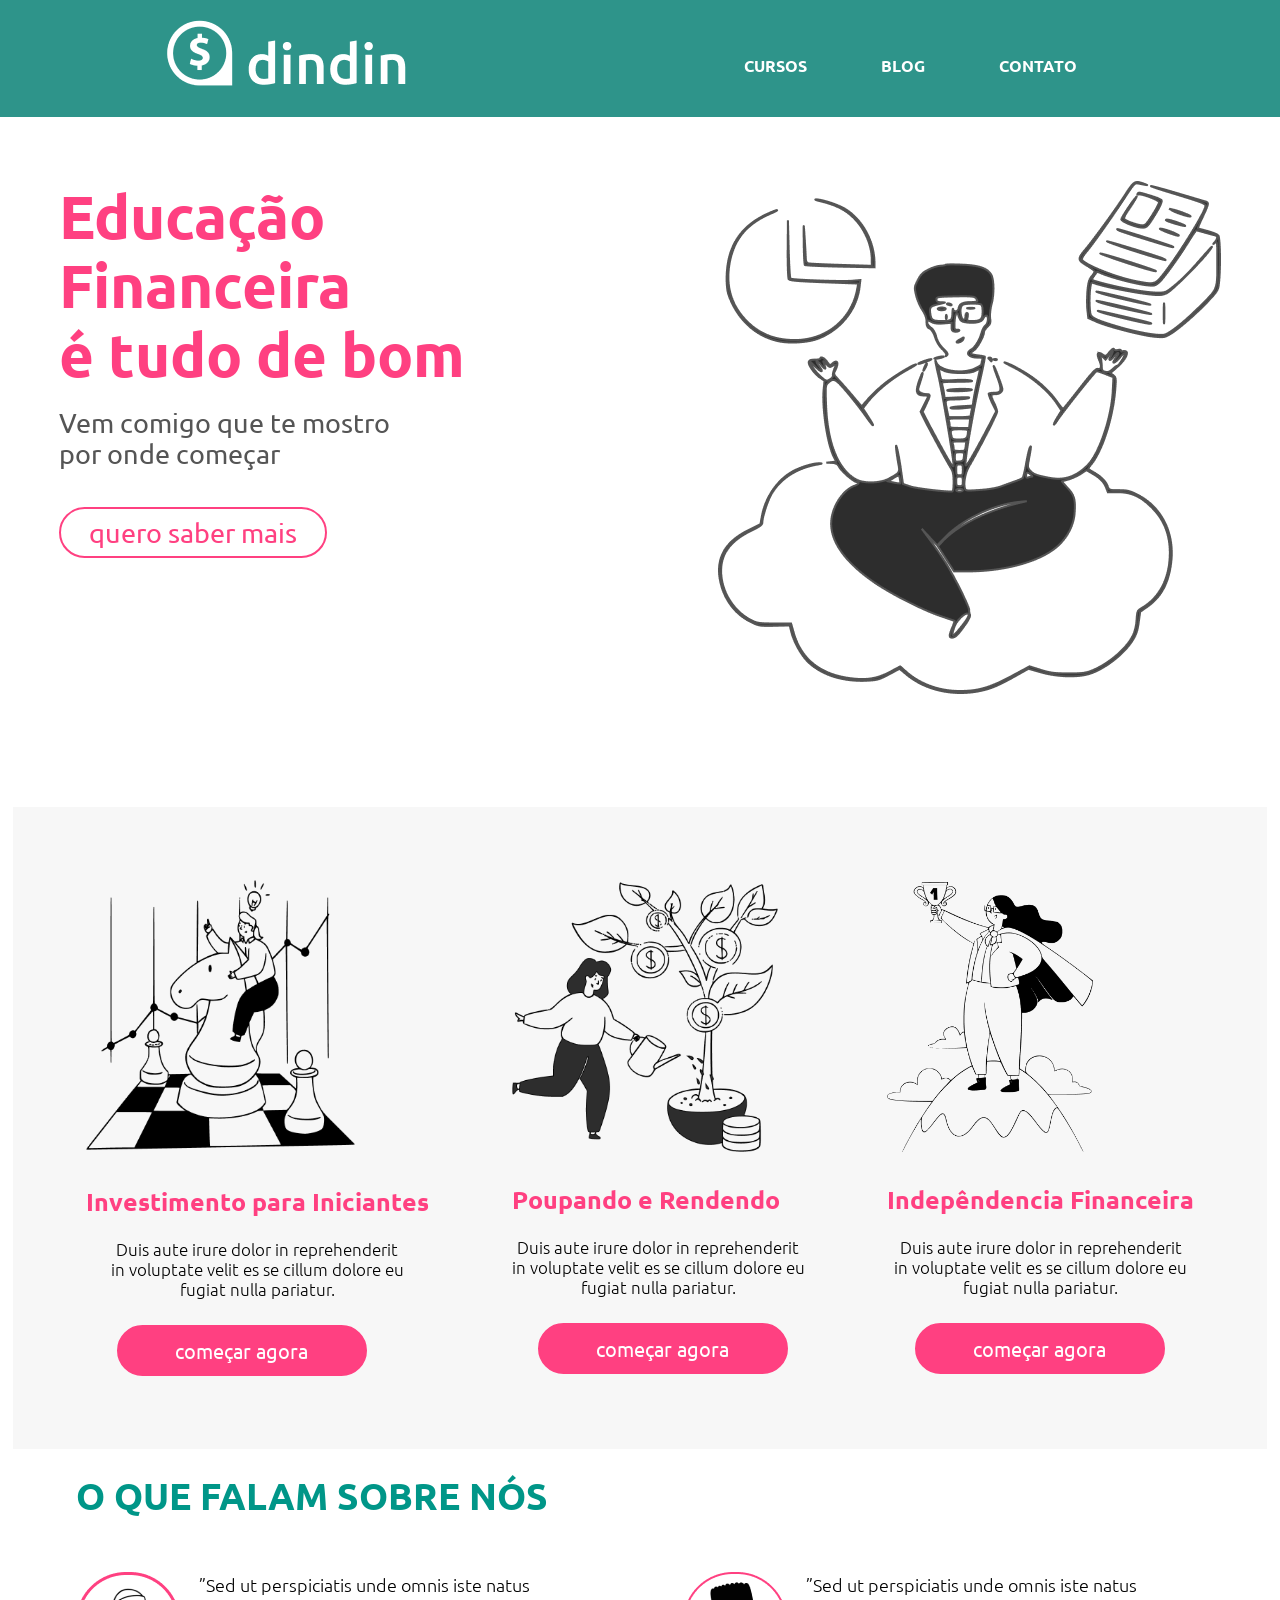
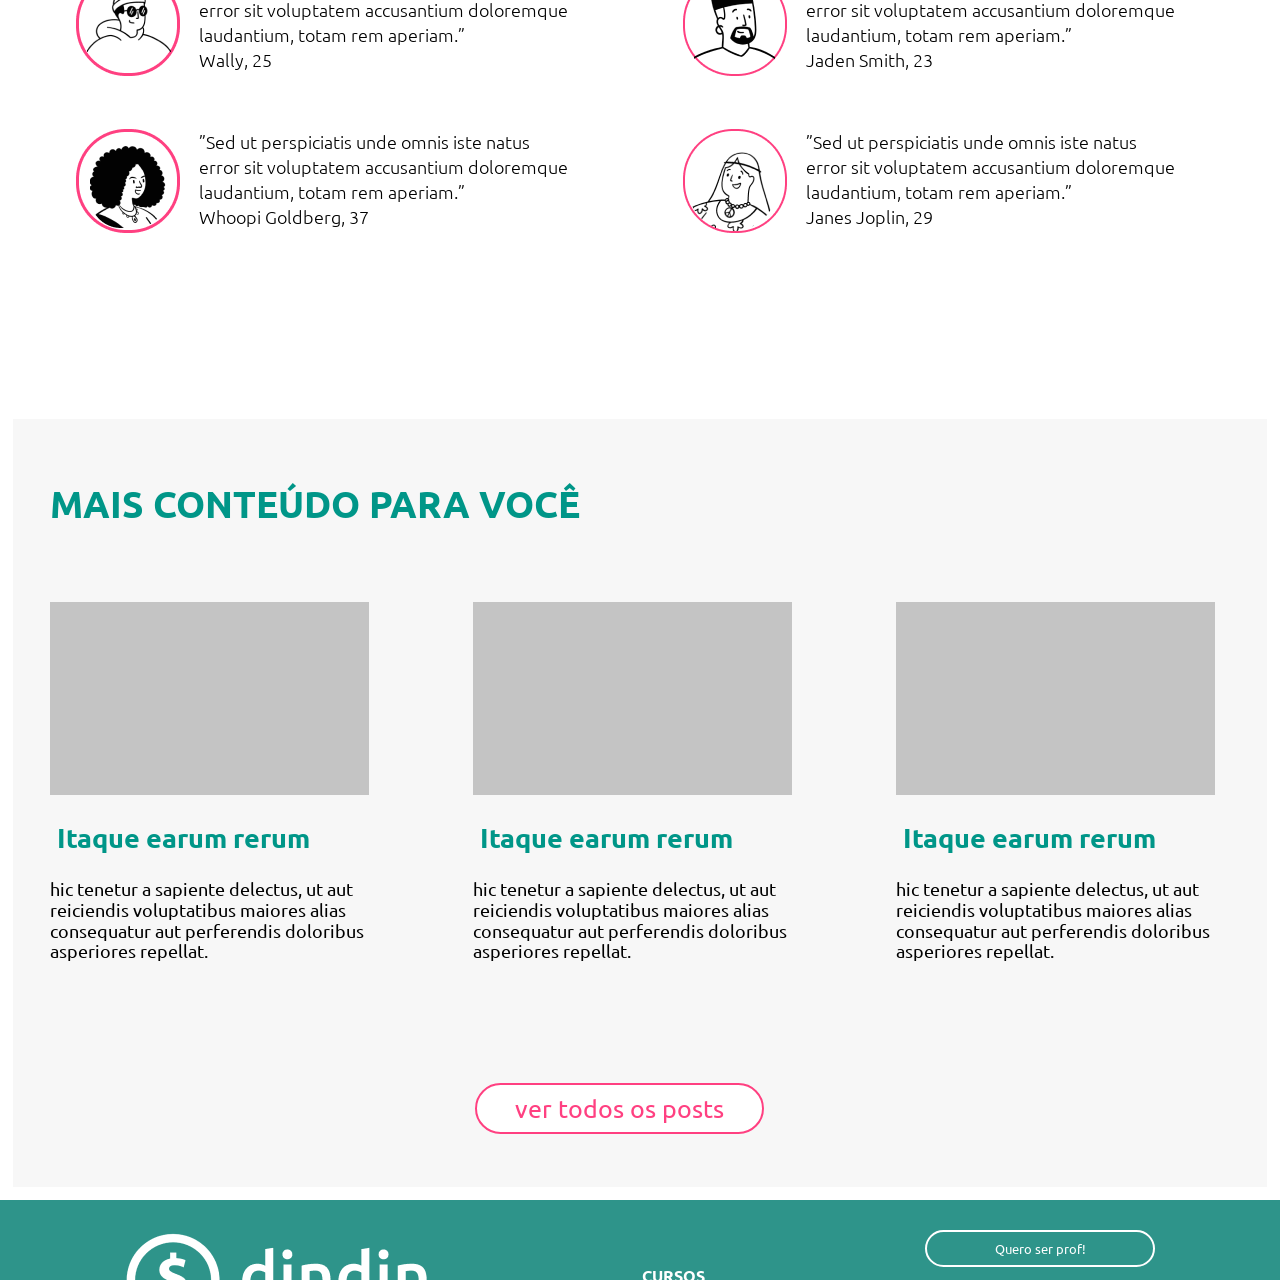
==== index.html @ 12a30198 "adição do icone do navegador" ====
<!DOCTYPE html>
<html lang="pt-br">

<head>
    <meta charset="UTF-8">

    <meta http-equiv="X-UA-Compatible" content="IE=edge">

    <meta name="viewport" content="width=device-width, initial-scale=1.0">

    <link rel="preconnect" href="https://fonts.googleapis.com">

    <link rel="preconnect" href="https://fonts.gstatic.com" crossorigin>

    <link href="https://fonts.googleapis.com/css2?family=Ubuntu:wght@300;400;700&display=swap" rel="stylesheet">

    <link rel="preconnect" href="https://fonts.googleapis.com">

    <link rel="preconnect" href="https://fonts.gstatic.com" crossorigin>

    <link href="https://fonts.googleapis.com/css2?family=Nunito:wght@700&display=swap" rel="stylesheet">

    <link rel="stylesheet" type="text/css" href="index.css">

    <link rel="shortcut icon" type="imagex/png" href="imagens/logo-inteira (2).ico">

    <title>dindin | Início</title>

</head>

<body>
    <!-- Início do Cabeçalho -->
    <header>
        <div class="imagem">
            <a href="index.html" id="logobanner"><img src="./imagens/logo-header.png" alt=" Logo da header "
                    title=" Logo da header " /></a>
        </div>
        <div>
            <ul class="lista">
                <a href="cursos.html">
                    <li>CURSOS</li>
                </a>
                <a href="blog.html">
                    <li>BLOG</li>
                </a>
                <a href="contato.html">
                    <li>CONTATO</li>
                </a>
            </ul>
        </div>
    </header>
    <!-- Fim do Cabeçalho -->

    <!-- Inicio do Conteudo Principal -->
    <main>
        <section class="banner">

            <div id="titulo">
                <h1>Educação<br> Financeira<br> é tudo de bom</h1>
                <h2>Vem comigo que te mostro<br> por onde começar</h2>
                <a id="linkbanner" href="cursos.html"><button>quero saber mais</button></a>
            </div>

            <div id="logobanner">
                <img src="imagens/ilustra-banner.png" alt="Ilustração Banner" title="Ilustração Banner">
            </div>

        </section>
        <section class="catalogoCursosBanner">
            <div>
                <img id="invest" src="imagens/ilustra-poupando.png"
                    alt="Ilustração do curso Investimento para Iniciantes">
                <h4>Investimento para Iniciantes</h4>
                <p>
                    Duis aute irure dolor in reprehenderit in voluptate velit es se cillum dolore eu fugiat nulla
                    pariatur.
                </p>

                <a href="cursoinvest.html"> <button>começar agora</button> </a>
            </div>

            <div>
                <img src="imagens/ilustra-investimento.png" alt="Ilustração do curso Poupando e Rendendo">
                <h4>Poupando e Rendendo</h4>
                <p>
                    Duis aute irure dolor in reprehenderit in voluptate velit es se cillum dolore eu fugiat nulla
                    pariatur.
                </p>

                <a href="cursoPoupa.html"> <button>começar agora</button> </a>
            </div>

            <div>
                <img src="imagens/ilustra-independencia.png" alt="Ilustração do curso Indepêndencia Financeira">
                <h4>Indepêndencia Financeira</h4>
                <p>
                    Duis aute irure dolor in reprehenderit in voluptate velit es se cillum dolore eu fugiat nulla
                    pariatur.
                </p>

                <a href="cursoIndep.html"> <button>começar agora</button> </a>
            </div>

        </section>

        <section class="comentarios">
            <h4>O QUE FALAM SOBRE NÓS</h4>
            <div id="direita">

                <div id="wally">
                    <div id="imagemwally"> <img src="imagens/icon-wally.png" alt="Ícone do comentador Wally "> </div>
                    <div id="comentwally">
                        <p>
                            ”Sed ut perspiciatis unde omnis iste natus error sit voluptatem accusantium doloremque
                            laudantium,
                            totam rem aperiam.”
                        </p>
                        <h6>
                            <p>Wally, 25</p>
                        </h6>
                    </div>
                </div>

                <div id="whoopi">
                    <div id="imagemwhoopi"> <img src="imagens/icon-whoopi.png" alt="Ícone do comentador Whoopi "> </div>
                    <div id="comentwhoopi">
                        <p>
                            ”Sed ut perspiciatis unde omnis iste natus error sit voluptatem accusantium doloremque
                            laudantium,
                            totam
                            rem aperiam.”
                        </p>
                        <h6>
                            <p>Whoopi Goldberg, 37</p>
                        </h6>
                        </p>
                    </div>

                </div>
            </div>
            <div id="esquerda">
                <div id="jaden">
                    <div id="imagemjaden"> <img src="imagens/icon-jaden.png" alt="Ícone do comentador Jaden "> </div>
                    <div id="comentjaden">
                        <p>
                            ”Sed ut perspiciatis unde omnis iste natus error sit voluptatem accusantium doloremque
                            laudantium,
                            totam rem aperiam.”
                        </p>
                        <h6>
                            <p>Jaden Smith, 23</p>
                        </h6>

                    </div>
                </div>

                <div id="jane">
                    <div id="imagemjane"> <img src="imagens/icon-jane.png" alt="Ícone do comentador Jane "> </div>
                    <div id="comentjaden">
                        <p>
                            ”Sed ut perspiciatis unde omnis iste natus error sit voluptatem accusantium doloremque
                            laudantium,
                            totam rem aperiam.”
                        </p>
                        <h6>
                            <p>Janes Joplin, 29</p>
                        </h6>
                    </div>
                </div>
            </div>

        </section>

        <section class="maisConteudo">

            <h4>MAIS CONTEÚDO PARA VOCÊ</h4>

            <div id="conteudo">
               <a href="post.html"> <div> </a>
                <a href="post.html"> <div id="rectangle" style="width: 319; height: 193px; background: #C4C4C4;"></div> </a>
                <a href="post.html"> <h5>Itaque earum rerum</h5> </a>
                <a href="post.html"> <p>hic tenetur a sapiente delectus, ut aut reiciendis voluptatibus maiores alias consequatur aut
                    perferendis doloribus asperiores repellat.</p> </a>

                </div>

                <div>
                    <a href="post.html"> <div id="rectangle" style="width: 319; height: 193px; background: #C4C4C4;"></div> </a>
                    <a href="post.html"> <h5>Itaque earum rerum</h5> </a>
                    <a href="post.html"> <p>hic tenetur a sapiente delectus, ut aut reiciendis voluptatibus maiores alias consequatur aut
                        perferendis doloribus asperiores repellat.</p> </a>

                </div>

               <div id="ultima"> 
                <a href="post.html"> <div id="rectangle" style="width: 319; height: 193px; background: #C4C4C4;"></div> </a>
                <a href="post.html"> <h5>Itaque earum rerum</h5> </a>
                <a href="post.html"> <p>hic tenetur a sapiente delectus, ut aut reiciendis voluptatibus maiores alias consequatur aut
                    perferendis doloribus asperiores repellat.</p> </a>
                </div>
            </div>
            <div id="linkpost">
                <a href="blog.html"> <button>ver todos os posts</button> </a>
            </div>

        </section>
    </main>
    <!-- Fim do Conteudo Principal  -->

    <!-- Inicio do Rodapé -->
    <footer>
        <div class imagem>
        <a href="index.html" id="logobanner"><img src="imagens/logo-footer.png" alt=" Logo do footer " title=" Logo do footer" /></a>
        </div>

        <div>
            <ul class=" lista2 ">
            <a href="cursos.html ">
                <li>CURSOS</li>
            </a>
            <a href="blog.html ">
                <li>BLOG</li>
            </a>
            <a href="contato.html ">
                <li>CONTATO</li>
            </a>
        </ul>
        </div>

        <div>
            <div class="botao">
                <button>Quero ser prof!</button>
                <br>
                <br>
               <a href="faq.html"></a> <button>Perguntas Frequentes</button> </a>
            </div>


        </div>
</footer>
    <!-- Fim do Rodapé  -->
</body>

</html>
---- index.css ----
* {
    margin: 0 auto;
    padding: 0;
    box-sizing: border-box;
    font-family: 'Ubuntu', sans-serif;
}

header{
    width: 100%;
    height: 117px;
    background-color: #2E948A;
    display: flex;
    font-family: 'Ubuntu', sans-serif;
    justify-content:space-between;
    padding: 18px;    
}

header li{
    display: flex;
    text-decoration: none;
    color: white;
    justify-content: flex-start;
    margin: 37px;
}

header li:hover{
    color: #38d1c2;
}

header a{
    text-decoration: none;
    text-align: left;
    font-weight: bold;
}

header .lista{
    display: flex;
    cursor:pointer;
}

main {
    margin: 1%;
    margin-top: 5%;
}

a {
    text-decoration: none;
    color: #000000;
}

.banner {
    display: flex;
    justify-content: space-between;
}

.banner #logobanner img {
    float: right;
    margin-left: 160px;
}

.banner #titulo h1 {
    font-family: Ubuntu;
    font-style: normal;
    font-weight: bold;
    font-size: 60px;
    line-height: 69px;
    color: #FF4081;
}

.banner #titulo h2 {
    margin-top: 19px;
    margin-block-end: 38px;
    font-family: Ubuntu;
    font-style: normal;
    font-weight: normal;
    font-size: 27px;
    line-height: 31px;
    color: #555555;
}

.banner #titulo button {
    font-style: normal;
    font-weight: normal;
    font-size: 27px;
    line-height: 31px;
    border: 2px solid #FF4081;
    box-sizing: border-box;
    border-radius: 62px;
    width: 268px;
    height: 51px;
    color: #FF4081;
    background: linear-gradient(to right, #FF4081 50%, #FFFFFF 50%);
    background-size: 200% 100%;
    background-position: bottom right;
    transition: all 200ms;
    cursor: pointer;
}

.banner #titulo button:hover {
    background-position: left bottom;
    color: #FFFFFF;
}

.catalogoCursosBanner {
    padding: 3%;
    margin-top: 9%;
    display: flex;
    justify-content: space-between;
    align-items: center;
    box-sizing: border-box;
    flex-basis: 100%;

    background: #F7F7F7;
}

.catalogoCursosBanner div {
    margin: 3%;
    justify-content: center;
}

.catalogoCursosBanner img {
    justify-content: center;
    height: 270px;
    max-width: 288px;
    align-items: center;
}

.catalogoCursosBanner h4 {
    justify-content: center;
    width: 115%;
    margin-top: 10%;
    font-style: normal;
    font-weight: bold;
    font-size: 25px;
    line-height: 29px;
    text-align: left;
    color: #FF4081;
}

.catalogoCursosBanner p {
    justify-content: center;
    margin-top: 23px;
    margin-block-end: 26px;
    width: 293px;
    height: 60px;

    font-style: normal;
    font-weight: 300;
    font-size: 17px;
    line-height: 20px;
    text-align: center;
    color: #000000;
}

.catalogoCursosBanner a {
    justify-content: center;
    align-items: center;
    margin-left: 5%;
}

.catalogoCursosBanner button {
    justify-content: center;
    align-items: center;
    margin-left: 4%;
    font-style: normal;
    font-weight: normal;
    font-size: 20px;
    line-height: 23px;
    text-align: center;
    color: #FFFFFF;

    border: 2px solid #FF4081;
    background-color: #FF4081;
    box-sizing: border-box;
    border-radius: 62px;
    width: 250px;
    height: 51px;
    background: linear-gradient(to right, #FFFFFF 50%, #FF4081 50%);
    background-size: 200% 100%;
    background-position: bottom right;
    transition: all 200ms;

    cursor: pointer;
}

.catalogoCursosBanner button:hover {
    background-position: left bottom;
    color: #FF4081;
}

.comentarios {
    margin: 2%;
    padding-right: 5%;
    padding-left: 3%;
    box-sizing: border-box;
    flex-basis: 100%;
}

.comentarios h4 {
    margin-block-end: 5%;
    font-style: normal;
    font-weight: bold;
    font-size: 37px;
    line-height: 43px;
    color: #009688;
    width: 100%;
    height: 100%;
}

.comentarios h6 {
    font-family: 'Nunito', sans-serif;
    font-style: normal;
    font-weight: normal;
    font-size: 18px;
    line-height: 25px;
    color: #000000;
}

.comentarios img {
    width: 104px;
    height: 104px;
}

.comentarios p {
    margin-left: 5%;
    font-style: normal;
    font-weight: 300;
    font-size: 18px;
    line-height: 25px;
}

.comentarios #esquerda {
    width: 45%;
    height: 50%;
    float: right;
}

.comentarios #direita {
    width: 45%;
    height: 50%;
    float: left;
}

.comentarios #direita #wally {
    display: inline-flex;
    margin-block-end: 10%;
}

.comentarios #direita #whoopi {
    display: inline-flex;
}

.comentarios #esquerda #jaden {
    display: inline-flex;
    margin-block-end: 10%;
}

.comentarios #esquerda #jane {
    display: inline-flex;
}

.maisConteudo {
    margin: 0;
    margin-top: 40%;
    padding-top: 5%;
    padding-right: 5%;
    padding-left: 3%;
    align-items: center;
    box-sizing: border-box;
    flex-basis: 100%;

    background: #F7F7F7;
}

.maisConteudo h4 {
    margin-block-end: 5%;
    font-style: normal;
    font-weight: bold;
    font-size: 37px;
    line-height: 43px;
    color: #009688;
}

.maisConteudo #conteudo {
    display: flex;
    justify-content: stretch;
    align-items: center;
    box-sizing: border-box;
    margin-top: 5%;
    flex-basis: 100%;
}

.maisConteudo #rectangle {
    width: 319px;
    height: 193px;
}

.maisConteudo div {
    padding-right: 10%;
}

.maisConteudo #ultima {
    padding-right: 0;
}

.maisConteudo h5 {
    margin: 2%;
    font-style: normal;
    font-weight: bold;
    font-size: 27px;
    line-height: 31px;
    color: #009688;
}

.maisConteudo p {
    font-style: normal;
    font-weight: 400;
    font-size: 18px;
    line-height: 20.68px;
    text-align: left;
}

.maisConteudo #linkpost button {
    margin-top: 101px;
    margin-left: 425px;
    margin-block-end: 53px;
    font-style: normal;
    font-weight: normal;
    font-size: 25px;
    line-height: 29px;
    color: #FF4081;
    border: 2px solid #FF4081;
    box-sizing: border-box;
    border-radius: 62px;
    width: 289px;
    height: 51px;
    background: linear-gradient(to right, #FF4081 50%, #FFFFFF 50%);
    background-size: 200% 100%;
    background-position: bottom right;
    transition: all 200ms;

    cursor: pointer;
}

.maisConteudo #linkpost button:hover {
    background-position: left bottom;
    color: #FFFFFF;
}

footer{
    width: 100%;
    height: 160px;
    background-color: #2E948A;
    font-family: 'Ubuntu', sans-serif; 
    display: flex;
    justify-content: space-around; 
    padding: 30px;
   
}

footer li{ 
    color: white; 
    text-decoration: none;
    list-style-type: none;
    font-family: 'Ubuntu', sans-serif; 
    font-weight: bold;
    margin: 15px;

}

footer li:hover {
    color: #38d1c2;
}

footer a{
    text-decoration: none;
}

.botao button{
    cursor: pointer;
    color: white;
    background-color:#2E948A;
    border: 2px solid white; 
    border-radius: 62px;
    padding: 8px;
    width: 230px;

    background: linear-gradient(to right, #FFFFFF 50%, #2E948A  50%);
    background-size: 200% 100%;
    background-position: bottom right;
    transition: all 200ms;
}

.botao button:hover {
    background-position: left bottom;
    color: #2E948A ;
}
    
@media only screen and (max-width:480px) {
    * {
        padding: 0 auto;
        margin: 2%;
    }

    /* header {
        width: 200%;
    } */
    .banner #titulo h1 {
        font-size: 65px;
        line-height: 60px;
    }
    .banner #titulo h2 {
        margin-top: 35px;
        margin-block-end: 20px;
        font-size: 45px;
        line-height: 45px;
    }
    .banner #titulo button {
        margin-left: 0;
        font-size: 38px;
        line-height: 31px;
        width: 120%;
        height: 15%;
    }
    .catalogoCursosBanner {
        margin: 0 auto;
        padding: 0 auto;
        margin-top: 30%;
        background-color: white;
    }
    .catalogoCursosBanner div {
        padding-right: 30%;
    }
    .catalogoCursosBanner #ultima {
        padding-right: 0;
    }
    .catalogoCursosBanner h4 {
        font-size: 38px;
        line-height: 30px;
    }
    .catalogoCursosBanner p {
        width: 100%;
        height: 65%;
        font-size: 35px;
        line-height: 30px;
    }
    .catalogoCursosBanner button {
        font-size: 35px;
        line-height: 30px;
        width: 110%;
    }
    .comentarios {
        margin: 5%;
        margin-top: 30%;
        padding-right: 5%;
        padding-left: 3%;
        box-sizing: border-box;
        flex-basis: 100%;
        width: 400%;
        background-color: white;
    }
    .comentarios h4 {
        margin-block-end: 2%;
        font-style: normal;
        font-weight: bold;
        font-size: 37px;
        line-height: 43px;
        color: #009688;
        width: 95%;
        height: 100%;
    }
    .comentarios h6 {
        font-family: 'Nunito', sans-serif;
        font-style: normal;
        font-weight: normal;
        font-size: 40px;
        line-height: 25px;
        color: #000000;
    }
    .comentarios img {
        width: 104px;
        height: 104px;
    }
    .comentarios p {
        margin-left: 3%;
        font-style: normal;
        font-weight: 300;
        font-size: 30px;
        line-height: 33px;
    }
    .comentarios #esquerda {
        width: 45%;
        height: 45%;
        float: right;
    }
    .comentarios #direita {
        width: 45%;
        height: 50%;
        float: left;
    }
    .comentarios #direita #wally {
        display: inline-flex;
        margin-block-end: 6%;
    }
    .comentarios #direita #whoopi {
        display: inline-flex;
        margin-block-end: 6%;
    }
    .comentarios #esquerda #jaden {
        display: inline-flex;
        margin-block-end: 6%;
    }
    .comentarios #esquerda #jane {
        display: inline-flex;
    }
    .maisConteudo h4 {
        margin-top: 30%;
        width: max-content;
    }
    .maisConteudo h5 {
        font-size: 35px;
    }
    .maisConteudo p {
        font-size: 30px;
        line-height: 29px;
    }
    .maisConteudo #linkpost button {
        margin-left: 150%;
        margin-top: 30%;
        font-size: 35px;
        width: 170%;
    }
}
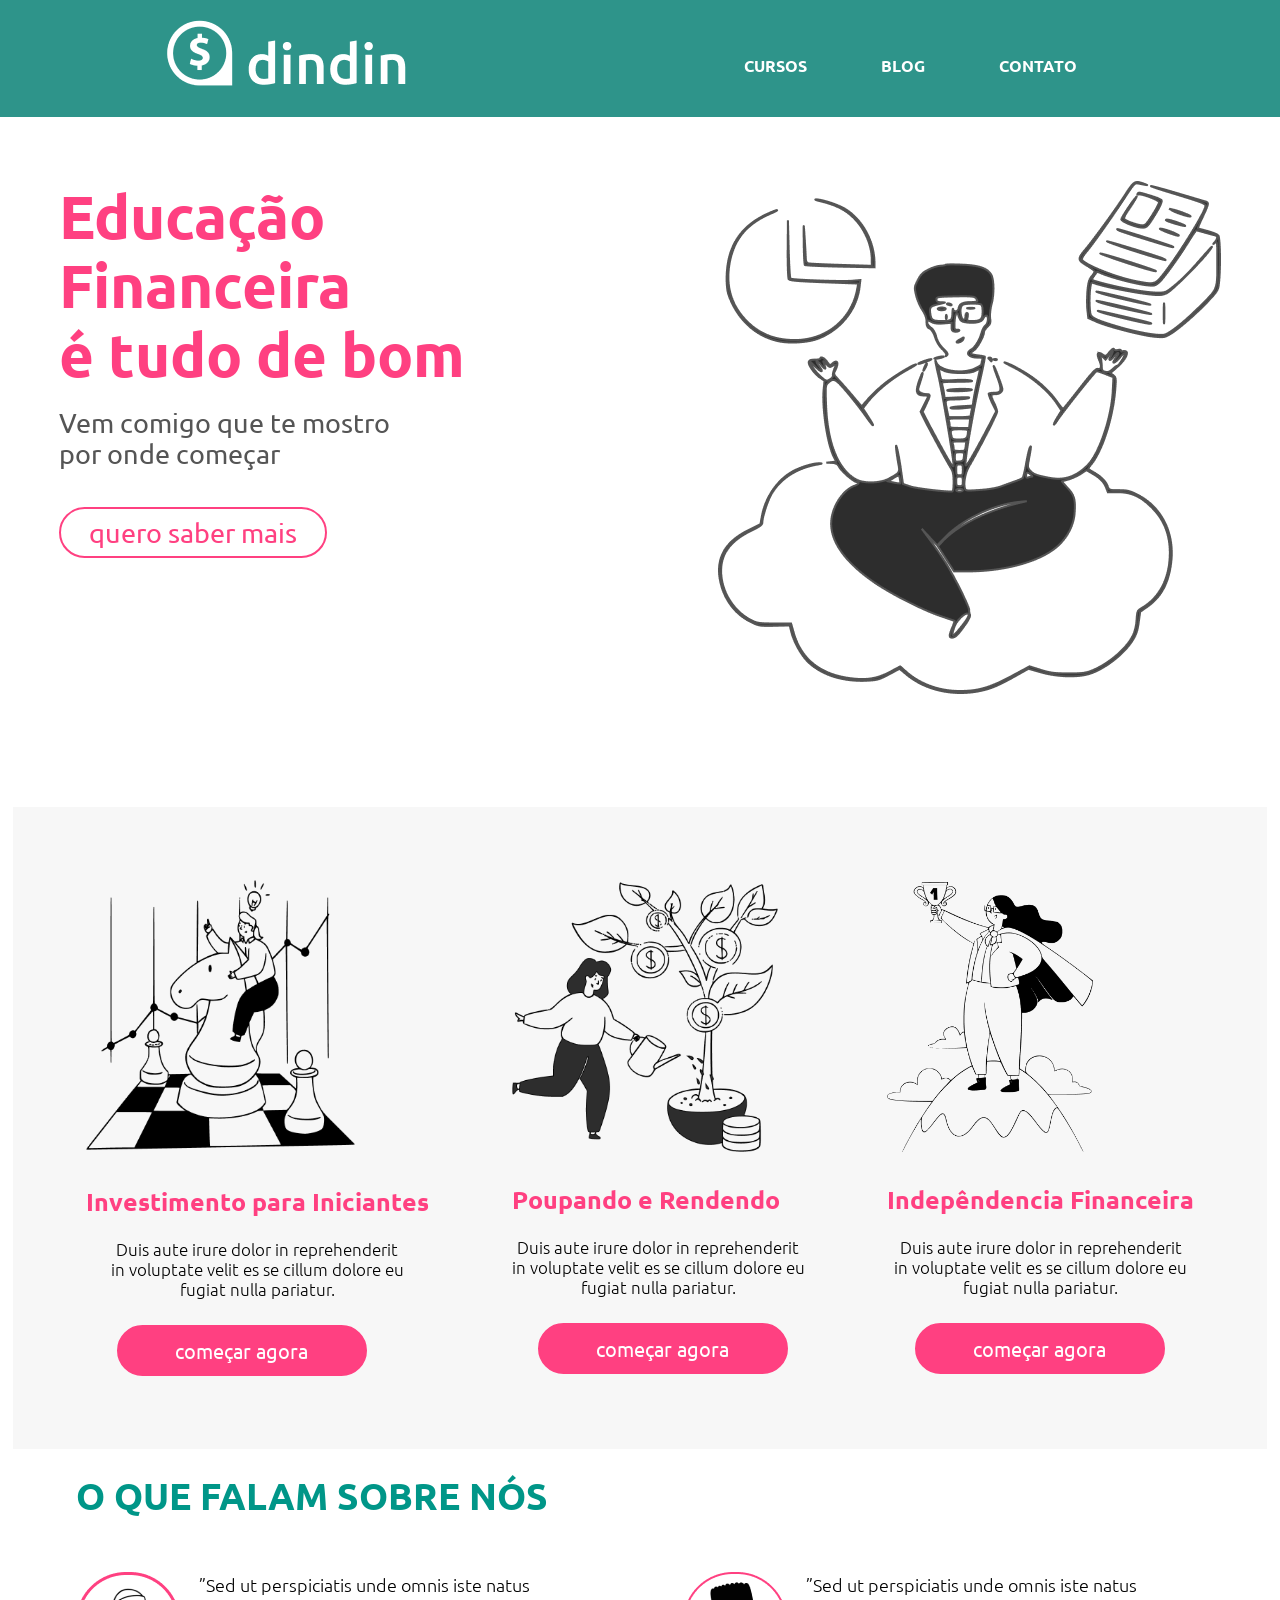
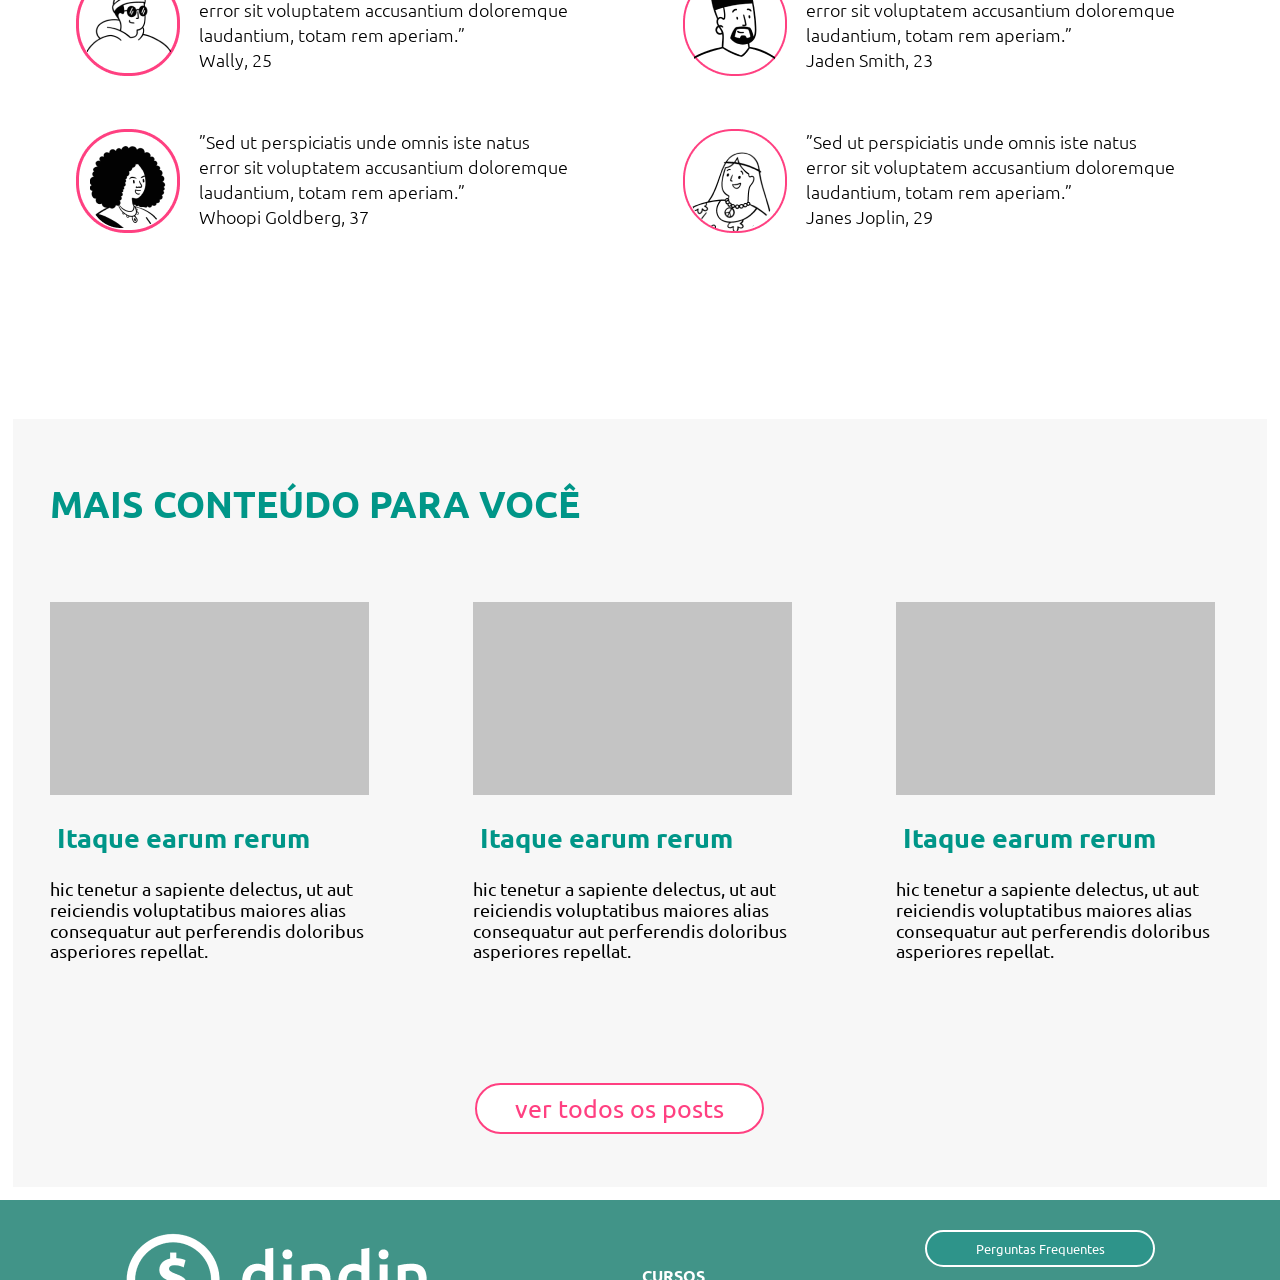
==== commit 5a7f1f6f: "Atualizações" ====
--- a/index.html
+++ b/index.html
@@ -229,13 +229,13 @@
 
         <div>
             <div class="botao">
-                <button>Quero ser prof!</button>
+                <a href="faq.html"> <button>Perguntas Frequentes</button> </a>
                 <br>
                 <br>
-               <a href="faq.html"></a> <button>Perguntas Frequentes</button> </a>
-            </div>
-
-
+               <a href="post.html"> <button>Aqui tem o link Post</button> </a>
+            </div>
+
+        </div>
         </div>
 </footer>
     <!-- Fim do Rodapé  -->
--- a/index.css
+++ b/index.css
@@ -350,7 +350,7 @@
 footer{
     width: 100%;
     height: 160px;
-    background-color: #2E948A;
+    background-color: #419488;
     font-family: 'Ubuntu', sans-serif; 
     display: flex;
     justify-content: space-around; 
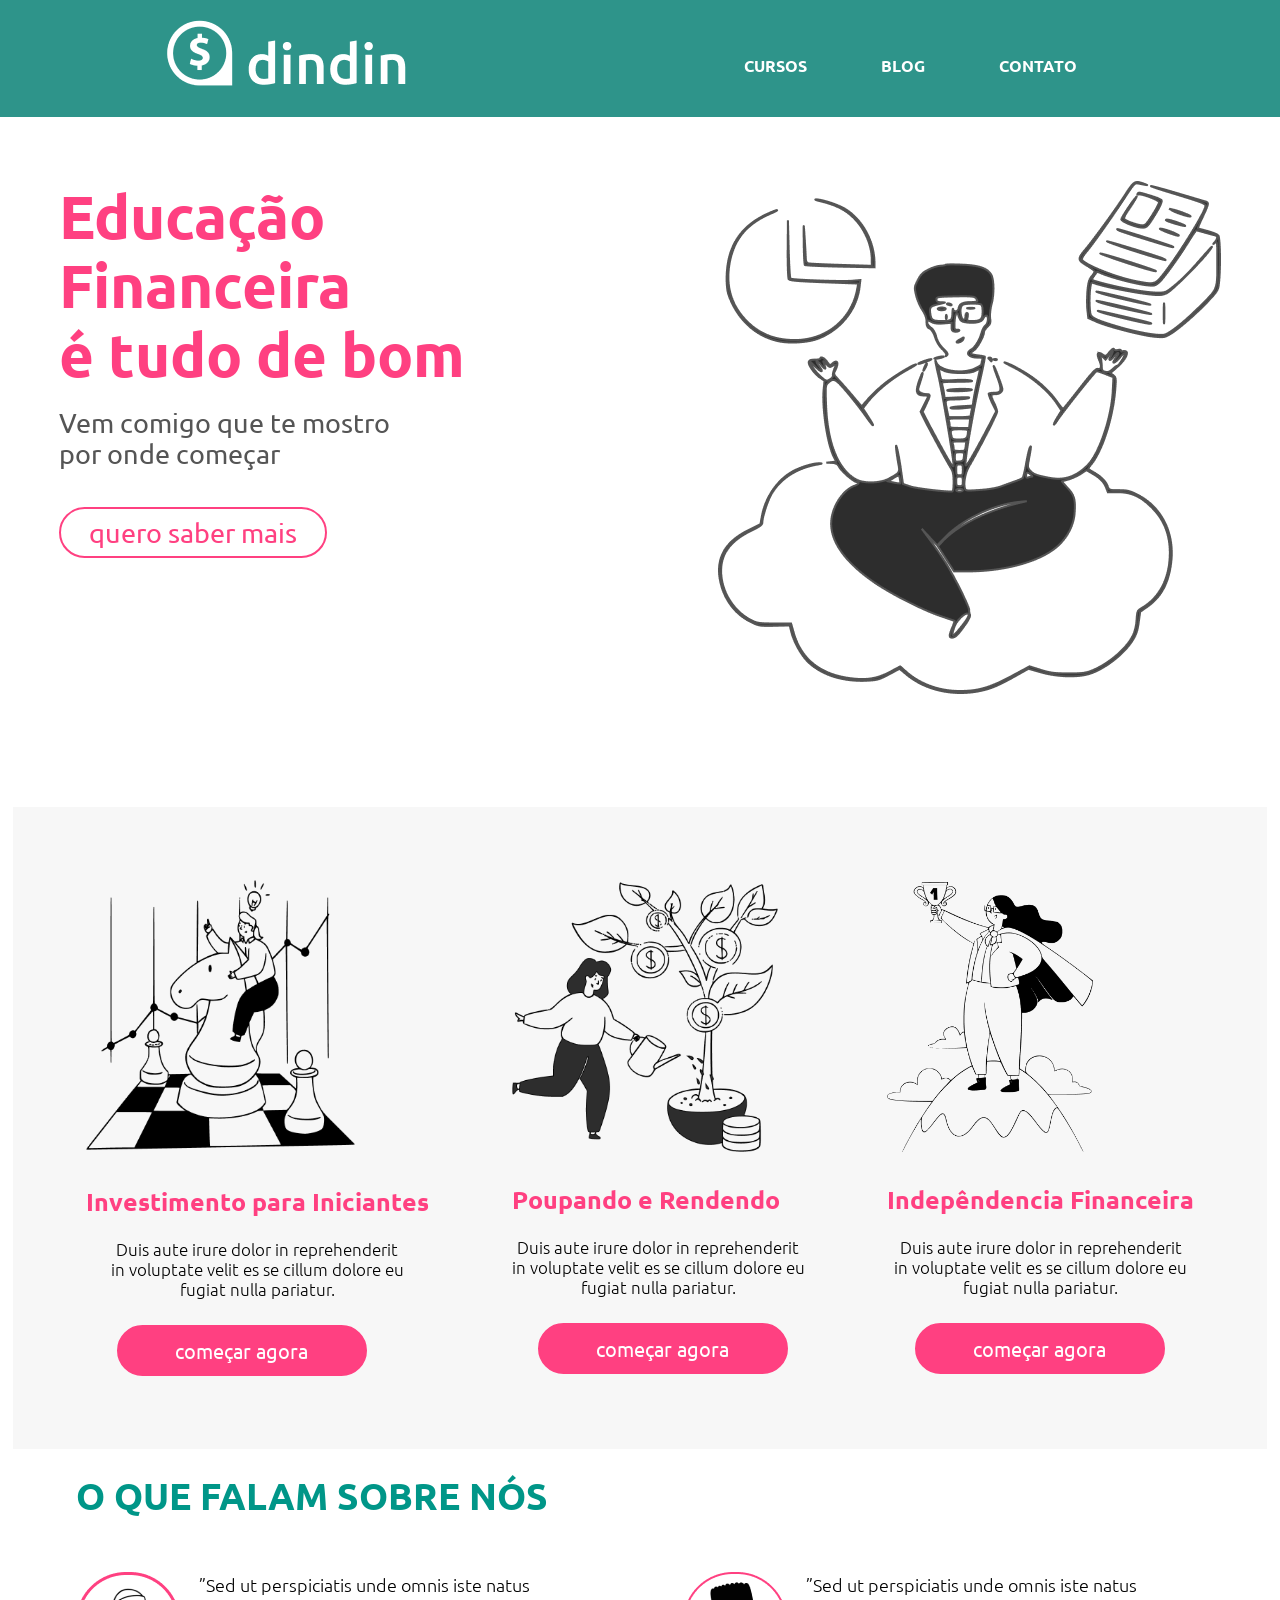
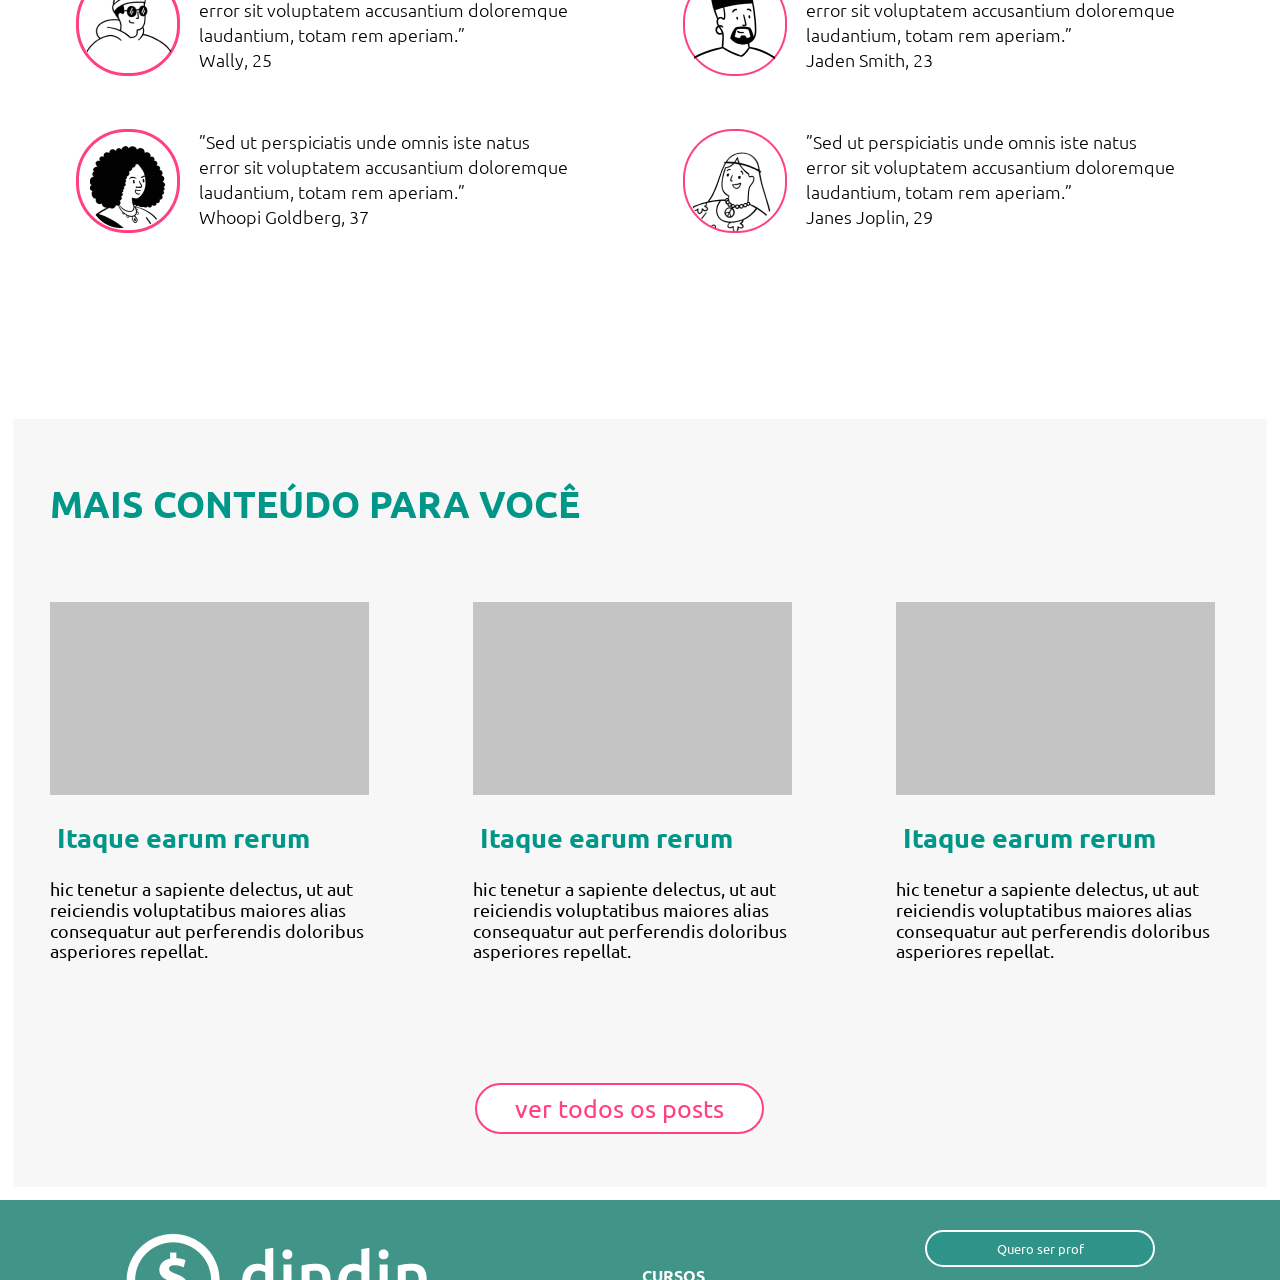
==== commit 5966e6e4: "Atualizações" ====
--- a/index.html
+++ b/index.html
@@ -229,10 +229,10 @@
 
         <div>
             <div class="botao">
-                <a href="faq.html"> <button>Perguntas Frequentes</button> </a>
+                <a href="contato.html"> <button>Quero ser prof</button> </a>
                 <br>
                 <br>
-               <a href="post.html"> <button>Aqui tem o link Post</button> </a>
+                <a href="faq.html"> <button>Perguntas Frequentes</button> </a>
             </div>
 
         </div>
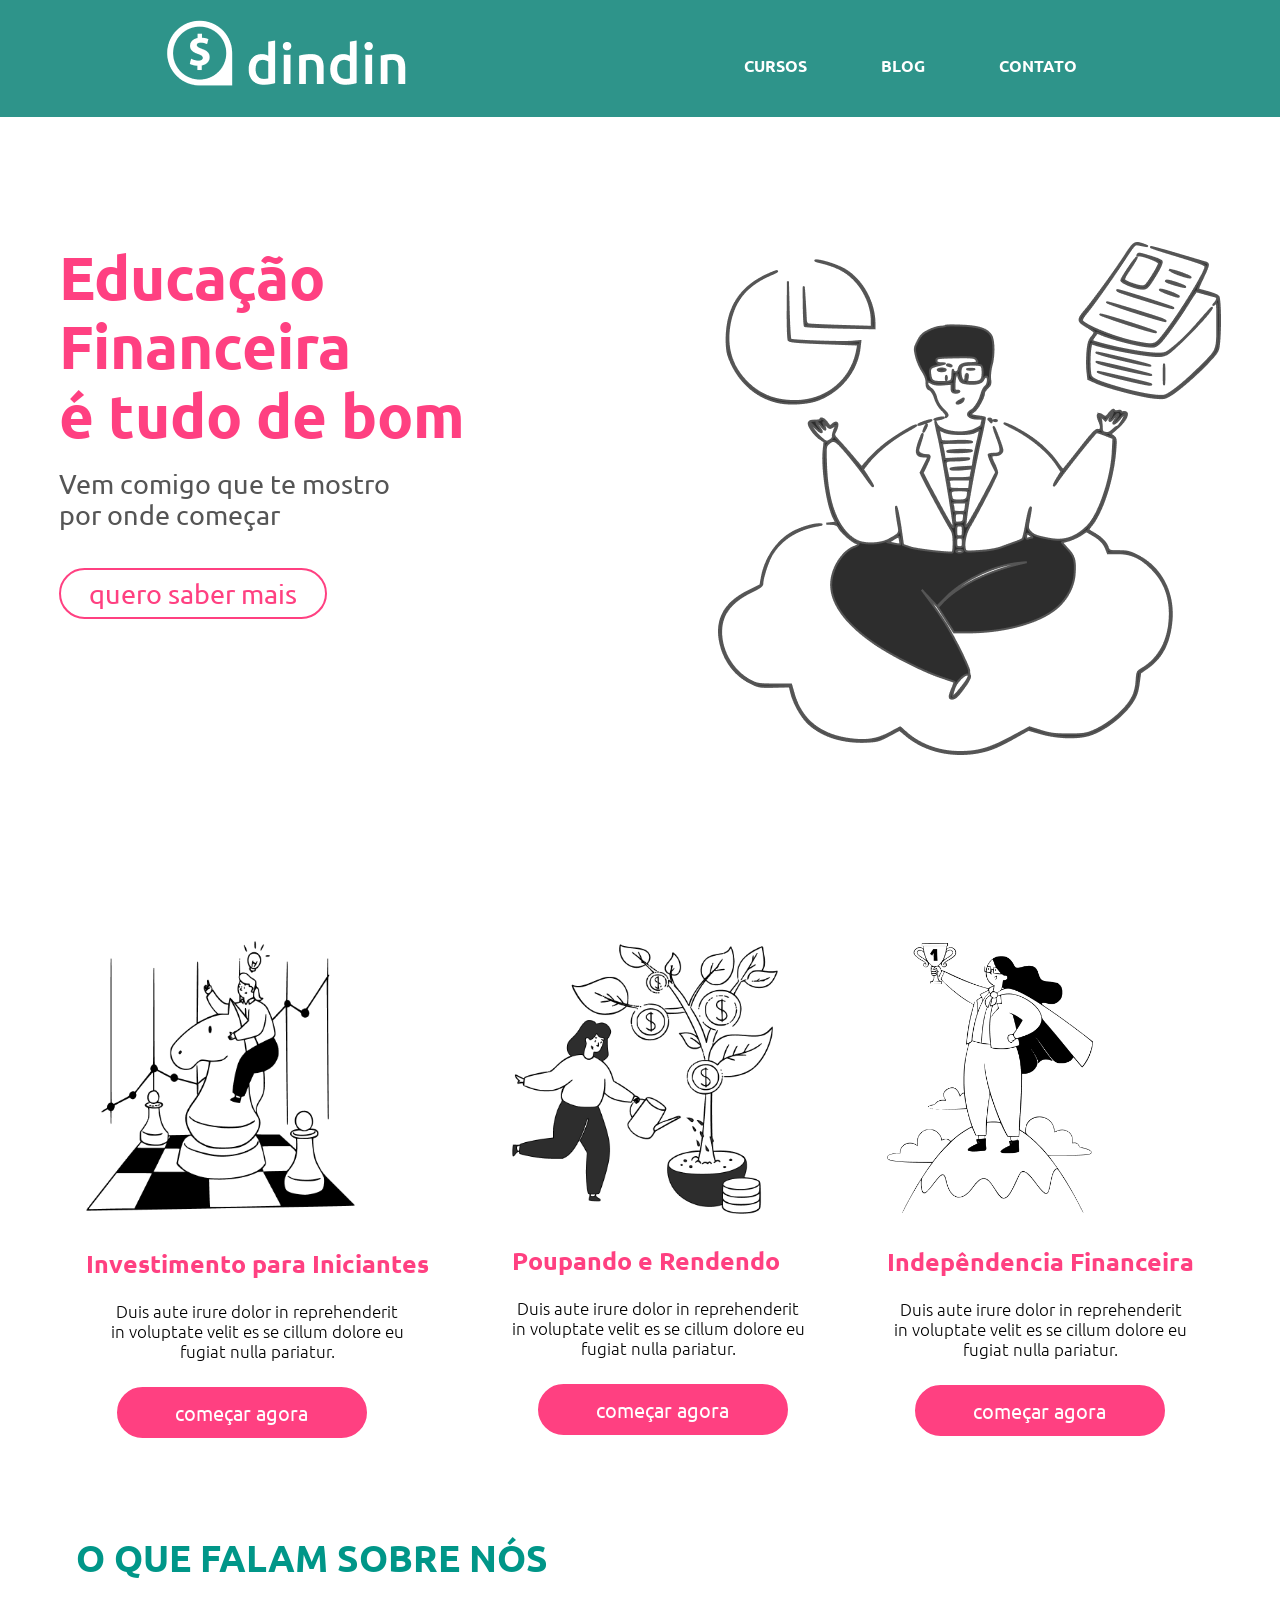
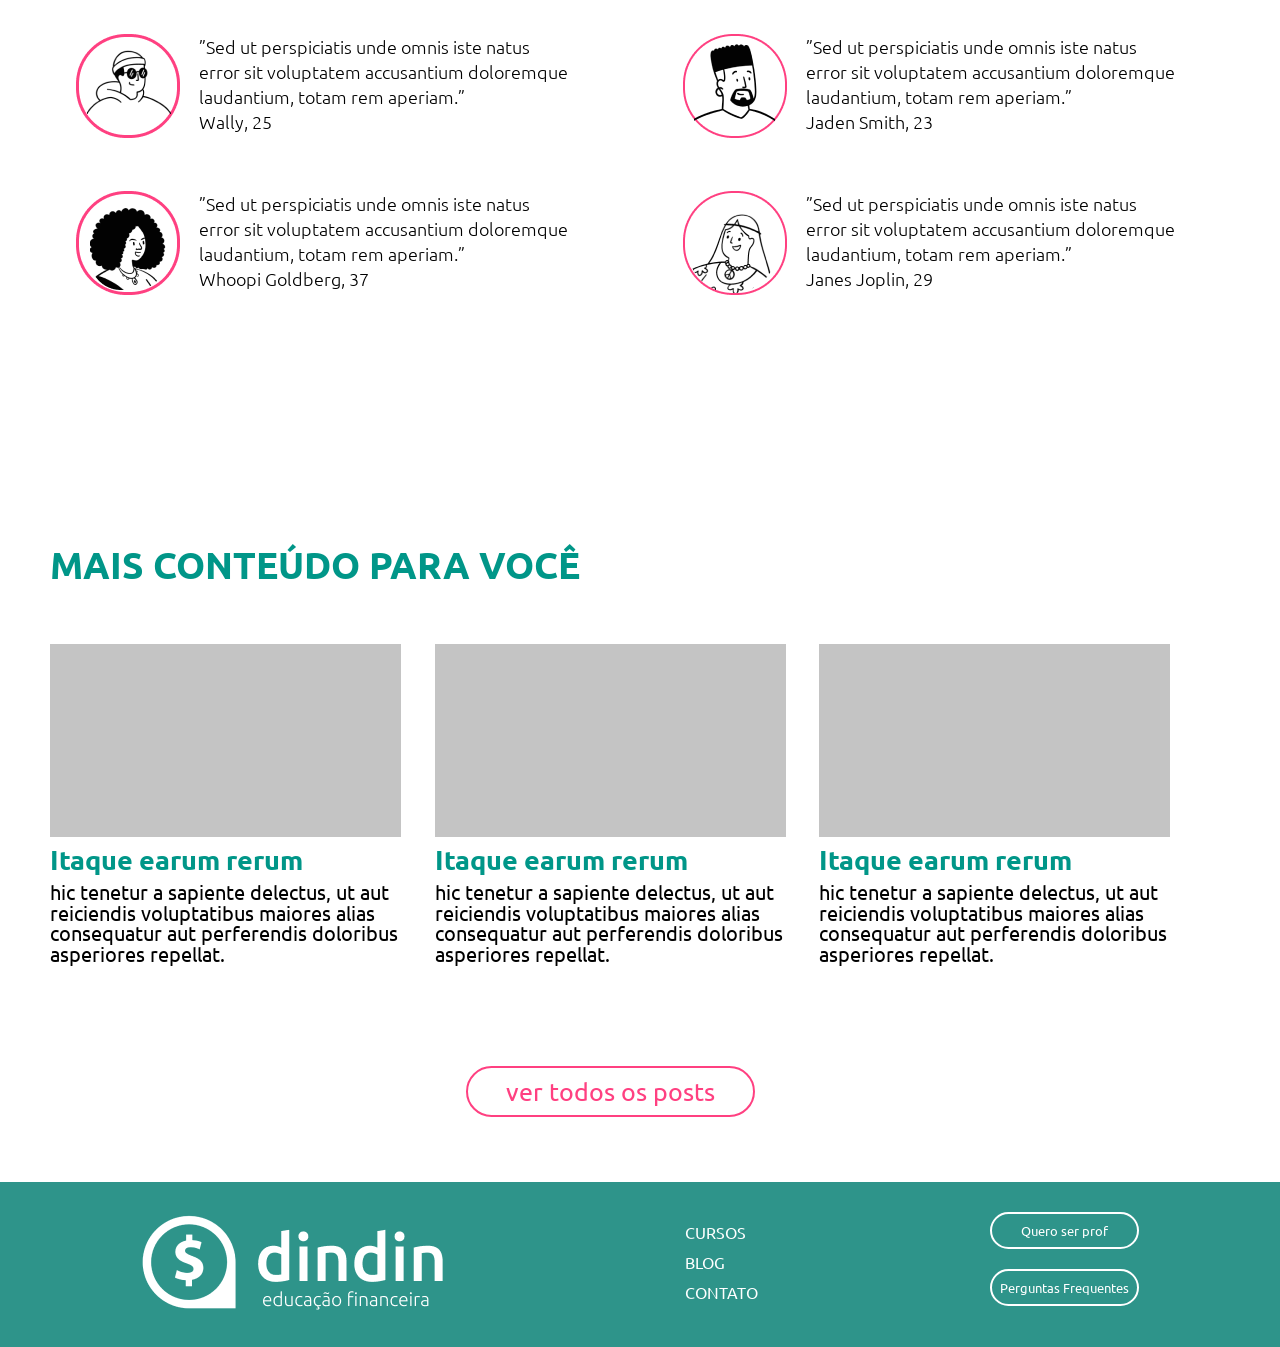
==== commit 5533b25e: "ajustes de responsividade" ====
--- a/index.html
+++ b/index.html
@@ -176,28 +176,48 @@
             <h4>MAIS CONTEÚDO PARA VOCÊ</h4>
 
             <div id="conteudo">
-               <a href="post.html"> <div> </a>
-                <a href="post.html"> <div id="rectangle" style="width: 319; height: 193px; background: #C4C4C4;"></div> </a>
-                <a href="post.html"> <h5>Itaque earum rerum</h5> </a>
-                <a href="post.html"> <p>hic tenetur a sapiente delectus, ut aut reiciendis voluptatibus maiores alias consequatur aut
-                    perferendis doloribus asperiores repellat.</p> </a>
-
-                </div>
-
-                <div>
-                    <a href="post.html"> <div id="rectangle" style="width: 319; height: 193px; background: #C4C4C4;"></div> </a>
-                    <a href="post.html"> <h5>Itaque earum rerum</h5> </a>
-                    <a href="post.html"> <p>hic tenetur a sapiente delectus, ut aut reiciendis voluptatibus maiores alias consequatur aut
-                        perferendis doloribus asperiores repellat.</p> </a>
-
-                </div>
-
-               <div id="ultima"> 
-                <a href="post.html"> <div id="rectangle" style="width: 319; height: 193px; background: #C4C4C4;"></div> </a>
-                <a href="post.html"> <h5>Itaque earum rerum</h5> </a>
-                <a href="post.html"> <p>hic tenetur a sapiente delectus, ut aut reiciendis voluptatibus maiores alias consequatur aut
-                    perferendis doloribus asperiores repellat.</p> </a>
-                </div>
+                <a href="post.html">
+                    <div>
+                </a>
+                <a href="post.html">
+                    <div id="rectangle" style="width: 319; height: 193px; background: #C4C4C4;"></div>
+                </a>
+                <a href="post.html">
+                    <h5>Itaque earum rerum</h5>
+                </a>
+                <a href="post.html">
+                    <p>hic tenetur a sapiente delectus, ut aut reiciendis voluptatibus maiores alias consequatur aut
+                        perferendis doloribus asperiores repellat.</p>
+                </a>
+
+            </div>
+
+            <div>
+                <a href="post.html">
+                    <div id="rectangle" style="width: 319; height: 193px; background: #C4C4C4;"></div>
+                </a>
+                <a href="post.html">
+                    <h5>Itaque earum rerum</h5>
+                </a>
+                <a href="post.html">
+                    <p>hic tenetur a sapiente delectus, ut aut reiciendis voluptatibus maiores alias consequatur aut
+                        perferendis doloribus asperiores repellat.</p>
+                </a>
+
+            </div>
+
+            <div id="ultima">
+                <a href="post.html">
+                    <div id="rectangle" style="width: 319; height: 193px; background: #C4C4C4;"></div>
+                </a>
+                <a href="post.html">
+                    <h5>Itaque earum rerum</h5>
+                </a>
+                <a href="post.html">
+                    <p>hic tenetur a sapiente delectus, ut aut reiciendis voluptatibus maiores alias consequatur aut
+                        perferendis doloribus asperiores repellat.</p>
+                </a>
+            </div>
             </div>
             <div id="linkpost">
                 <a href="blog.html"> <button>ver todos os posts</button> </a>
@@ -210,26 +230,27 @@
     <!-- Inicio do Rodapé -->
     <footer>
         <div class imagem>
-        <a href="index.html" id="logobanner"><img src="imagens/logo-footer.png" alt=" Logo do footer " title=" Logo do footer" /></a>
+            <a href="index.html" id="logobanner"><img src="imagens/logo-footer.png" alt=" Logo do footer "
+                    title=" Logo do footer" /></a>
         </div>
 
         <div>
             <ul class=" lista2 ">
-            <a href="cursos.html ">
-                <li>CURSOS</li>
-            </a>
-            <a href="blog.html ">
-                <li>BLOG</li>
-            </a>
-            <a href="contato.html ">
-                <li>CONTATO</li>
-            </a>
-        </ul>
+                <a href="cursos.html ">
+                    <li>CURSOS</li>
+                </a>
+                <a href="blog.html ">
+                    <li>BLOG</li>
+                </a>
+                <a href="contato.html ">
+                    <li>CONTATO</li>
+                </a>
+            </ul>
         </div>
 
         <div>
             <div class="botao">
-                <a href="contato.html"> <button>Quero ser prof</button> </a>
+                <button onclick="alert('Envie seu currículo para: sejaprof@dindin.com.br')">Quero ser prof</button> </a>
                 <br>
                 <br>
                 <a href="faq.html"> <button>Perguntas Frequentes</button> </a>
@@ -237,7 +258,7 @@
 
         </div>
         </div>
-</footer>
+    </footer>
     <!-- Fim do Rodapé  -->
 </body>
 
--- a/index.css
+++ b/index.css
@@ -5,17 +5,53 @@
     font-family: 'Ubuntu', sans-serif;
 }
 
-header{
+html {
+    margin: 0px;
+}
+
+body {
+    margin: 0px;
+}
+
+.imagem-logo {
+    margin: 0px;
+}
+
+.imagem-logo a {
+    margin: 0px;
+}
+
+.imagem-logo img {
+    margin: 0px;
+}
+
+.column {
+    margin: 0px;
+}
+
+.row {
+    display: flex;
+    flex-direction: row;
+}
+
+/* Css header */
+
+header {
     width: 100%;
     height: 117px;
     background-color: #2E948A;
     display: flex;
-    font-family: 'Ubuntu', sans-serif;
-    justify-content:space-between;
-    padding: 18px;    
-}
-
-header li{
+    justify-content: space-around;
+    padding: 18px;
+}
+
+.lista-container {
+    display: flex;
+    justify-content: center;
+    align-items: center;
+}
+
+li {
     display: flex;
     text-decoration: none;
     color: white;
@@ -23,24 +59,23 @@
     margin: 37px;
 }
 
-header li:hover{
+header li:hover {
     color: #38d1c2;
 }
 
-header a{
+.lista a {
     text-decoration: none;
     text-align: left;
     font-weight: bold;
 }
 
-header .lista{
-    display: flex;
-    cursor:pointer;
+.lista {
+    display: flex;
+    cursor: pointer;
 }
 
 main {
     margin: 1%;
-    margin-top: 5%;
 }
 
 a {
@@ -51,6 +86,7 @@
 .banner {
     display: flex;
     justify-content: space-between;
+    margin-top: 10%;
 }
 
 .banner #logobanner img {
@@ -109,8 +145,6 @@
     align-items: center;
     box-sizing: border-box;
     flex-basis: 100%;
-
-    background: #F7F7F7;
 }
 
 .catalogoCursosBanner div {
@@ -127,7 +161,7 @@
 
 .catalogoCursosBanner h4 {
     justify-content: center;
-    width: 115%;
+    width: 100%;
     margin-top: 10%;
     font-style: normal;
     font-weight: bold;
@@ -143,7 +177,7 @@
     margin-block-end: 26px;
     width: 293px;
     height: 60px;
-
+    font-family: Ubuntu;
     font-style: normal;
     font-weight: 300;
     font-size: 17px;
@@ -168,7 +202,6 @@
     line-height: 23px;
     text-align: center;
     color: #FFFFFF;
-
     border: 2px solid #FF4081;
     background-color: #FF4081;
     box-sizing: border-box;
@@ -179,7 +212,6 @@
     background-size: 200% 100%;
     background-position: bottom right;
     transition: all 200ms;
-
     cursor: pointer;
 }
 
@@ -268,8 +300,6 @@
     align-items: center;
     box-sizing: border-box;
     flex-basis: 100%;
-
-    background: #F7F7F7;
 }
 
 .maisConteudo h4 {
@@ -291,12 +321,22 @@
 }
 
 .maisConteudo #rectangle {
-    width: 319px;
     height: 193px;
 }
 
+.maisConteudoItem {
+    flex: 1;
+    margin-right: 10%;
+}
+
+.maisConteudoLista {
+    display: flex;
+    flex-direction: row;
+    justify-content: space-around;
+}
+
 .maisConteudo div {
-    padding-right: 10%;
+    padding-right: 3%;
 }
 
 .maisConteudo #ultima {
@@ -305,6 +345,7 @@
 
 .maisConteudo h5 {
     margin: 2%;
+    margin-left: 0px;
     font-style: normal;
     font-weight: bold;
     font-size: 27px;
@@ -315,14 +356,21 @@
 .maisConteudo p {
     font-style: normal;
     font-weight: 400;
-    font-size: 18px;
+    font-size: 20px;
     line-height: 20.68px;
     text-align: left;
 }
 
+#linkpost {
+    width: 100%;
+    display: flex;
+    flex-direction: row;
+    align-items: center;
+    justify-content: center;
+}
+
 .maisConteudo #linkpost button {
     margin-top: 101px;
-    margin-left: 425px;
     margin-block-end: 53px;
     font-style: normal;
     font-weight: normal;
@@ -338,8 +386,6 @@
     background-size: 200% 100%;
     background-position: bottom right;
     transition: all 200ms;
-
-    cursor: pointer;
 }
 
 .maisConteudo #linkpost button:hover {
@@ -347,45 +393,44 @@
     color: #FFFFFF;
 }
 
-footer{
+footer {
     width: 100%;
-    height: 160px;
-    background-color: #419488;
-    font-family: 'Ubuntu', sans-serif; 
-    display: flex;
-    justify-content: space-around; 
+    background-color: #2E948A;
+    font-family: 'Ubuntu', sans-serif;
+    display: flex;
+    justify-content: space-around;
     padding: 30px;
-   
-}
-
-footer li{ 
-    color: white; 
+}
+
+footer li {
+    color: white;
     text-decoration: none;
     list-style-type: none;
-    font-family: 'Ubuntu', sans-serif; 
-    font-weight: bold;
-    margin: 15px;
-
+    font-family: 'Ubuntu', sans-serif;
+    margin: 10px;
 }
 
 footer li:hover {
     color: #38d1c2;
 }
 
-footer a{
+footer a {
     text-decoration: none;
 }
 
-.botao button{
+.lista {
+    cursor: pointer;
+}
+
+.botao button {
     cursor: pointer;
     color: white;
-    background-color:#2E948A;
-    border: 2px solid white; 
+    background-color: #2E948A;
+    border: 2px solid white;
     border-radius: 62px;
     padding: 8px;
-    width: 230px;
-
-    background: linear-gradient(to right, #FFFFFF 50%, #2E948A  50%);
+    width: 100%;
+    background: linear-gradient(to right, #FFFFFF 50%, #2E948A 50%);
     background-size: 200% 100%;
     background-position: bottom right;
     transition: all 200ms;
@@ -393,40 +438,59 @@
 
 .botao button:hover {
     background-position: left bottom;
-    color: #2E948A ;
-}
-    
-@media only screen and (max-width:480px) {
+    color: #2E948A;
+}
+
+.botao-container {
+    display: flex;
+    flex-direction: column;
+    justify-content: center;
+}
+
+@media only screen and (max-width:520px) {
+    footer, header {
+        flex-wrap: wrap;
+        justify-content: center;
+        height: auto;
+        width: 110%;
+        padding: 0px;
+        margin: 0px;
+    }
     * {
         padding: 0 auto;
-        margin: 2%;
-    }
-
-    /* header {
-        width: 200%;
-    } */
+        zoom: 0.95;
+    }
+    .banner {
+        display: flex;
+        justify-content: space-between;
+        flex-direction: column;
+    }
     .banner #titulo h1 {
-        font-size: 65px;
-        line-height: 60px;
+        font-size: 2rem;
+        line-height: 40px;
     }
     .banner #titulo h2 {
         margin-top: 35px;
         margin-block-end: 20px;
-        font-size: 45px;
-        line-height: 45px;
+        font-size: 2rem;
+        line-height: 40px;
     }
     .banner #titulo button {
         margin-left: 0;
-        font-size: 38px;
-        line-height: 31px;
-        width: 120%;
+        font-size: 2rem;
+        line-height: 100%;
+        width: 80%;
         height: 15%;
+        margin-top: 60px;
+        margin-bottom: 36px;
     }
     .catalogoCursosBanner {
         margin: 0 auto;
         padding: 0 auto;
         margin-top: 30%;
         background-color: white;
+        display: flex;
+        flex-direction: column;
     }
     .catalogoCursosBanner div {
         padding-right: 30%;
@@ -435,19 +499,34 @@
         padding-right: 0;
     }
     .catalogoCursosBanner h4 {
-        font-size: 38px;
+        font-size: 1.5rem;
         line-height: 30px;
     }
     .catalogoCursosBanner p {
         width: 100%;
         height: 65%;
-        font-size: 35px;
+        font-size: 1.2rem;
         line-height: 30px;
     }
     .catalogoCursosBanner button {
-        font-size: 35px;
-        line-height: 30px;
-        width: 110%;
+        font-size: 1rem;
+        line-height: 20px;
+        width: 50%;
+    }
+    .catalogoCursosBanner img {
+        max-width: 100%;
+    }
+    .catalogoCursosContainer {
+        flex: 1;
+        padding-right: 0px !important;
+    }
+    .catalogoCursosContainer img {
+        object-fit: contain;
+        width: 100%;
+    }
+    .catalogoCursosContainer button {
+        width: 100%;
+        margin: 0px;
     }
     .comentarios {
         margin: 5%;
@@ -456,8 +535,9 @@
         padding-left: 3%;
         box-sizing: border-box;
         flex-basis: 100%;
-        width: 400%;
         background-color: white;
+        display: flex;
+        flex-direction: column;
     }
     .comentarios h4 {
         margin-block-end: 2%;
@@ -478,44 +558,57 @@
         color: #000000;
     }
     .comentarios img {
-        width: 104px;
-        height: 104px;
+        width: 64px;
+        height: 64px;
     }
     .comentarios p {
         margin-left: 3%;
         font-style: normal;
         font-weight: 300;
-        font-size: 30px;
+        font-size: 1rem;
         line-height: 33px;
     }
     .comentarios #esquerda {
-        width: 45%;
         height: 45%;
-        float: right;
     }
     .comentarios #direita {
-        width: 45%;
         height: 50%;
-        float: left;
     }
     .comentarios #direita #wally {
-        display: inline-flex;
+        display: flex;
         margin-block-end: 6%;
     }
     .comentarios #direita #whoopi {
-        display: inline-flex;
+        display: flex;
         margin-block-end: 6%;
     }
     .comentarios #esquerda #jaden {
-        display: inline-flex;
+        display: flex;
         margin-block-end: 6%;
     }
     .comentarios #esquerda #jane {
-        display: inline-flex;
+        display: flex;
+    }
+    .comentariosContainer {
+        display: flex;
+        flex-direction: column;
+        margin: 0px !important;
+    }
+    .comentariosContainer #direita {
+        display: flex;
+        flex-direction: column;
+        margin: 0px !important;
+    }
+    .comentariosContainer #esquerda {
+        display: flex;
+        flex-direction: column;
+        margin: 0px !important;
+    }
+    .maisConteudo {
+        margin-top: 20%;
     }
     .maisConteudo h4 {
-        margin-top: 30%;
-        width: max-content;
+        margin-top: 5%;
     }
     .maisConteudo h5 {
         font-size: 35px;
@@ -525,9 +618,64 @@
         line-height: 29px;
     }
     .maisConteudo #linkpost button {
-        margin-left: 150%;
         margin-top: 30%;
-        font-size: 35px;
-        width: 170%;
+        font-size: 1rem;
+        margin-left: 0px;
+    }
+    .maisConteudoLista {
+        width: 100%;
+        display: flex;
+        flex-direction: column;
+        align-items: center;
+        justify-content: center;
+    }
+    .maisConteudo div {
+        padding-right: 0px;
+    }
+    #conteudo {
+        display: flex;
+        flex-direction: column;
+    }
+    #logobanner {
+        display: flex;
+        justify-content: center;
+    }
+    #logobanner img {
+        max-width: 75%;
+        margin-left: 0px !important;
+    }
+}
+
+@media only screen and (min-width:521px) and (max-width:700px) {
+    * {
+        zoom: 0.95;
+        ;
+    }
+    header, footer {
+        width: 130%;
+    }
+    .maisConteudo div {
+        margin-right: 4%;
+        width: 100%;
+    }
+    .maisConteudo h4 {
+        margin-top: 3%;
+    }
+}
+
+@media only screen and (min-width:701px) and (max-width:1060px) {
+    * {
+        zoom: 0.95;
+        ;
+    }
+    header, footer {
+        width: 110%;
+    }
+    .maisConteudo div {
+        margin-right: 4%;
+        width: 100%;
+    }
+    .maisConteudo h4 {
+        margin-top: 3%;
     }
 }
